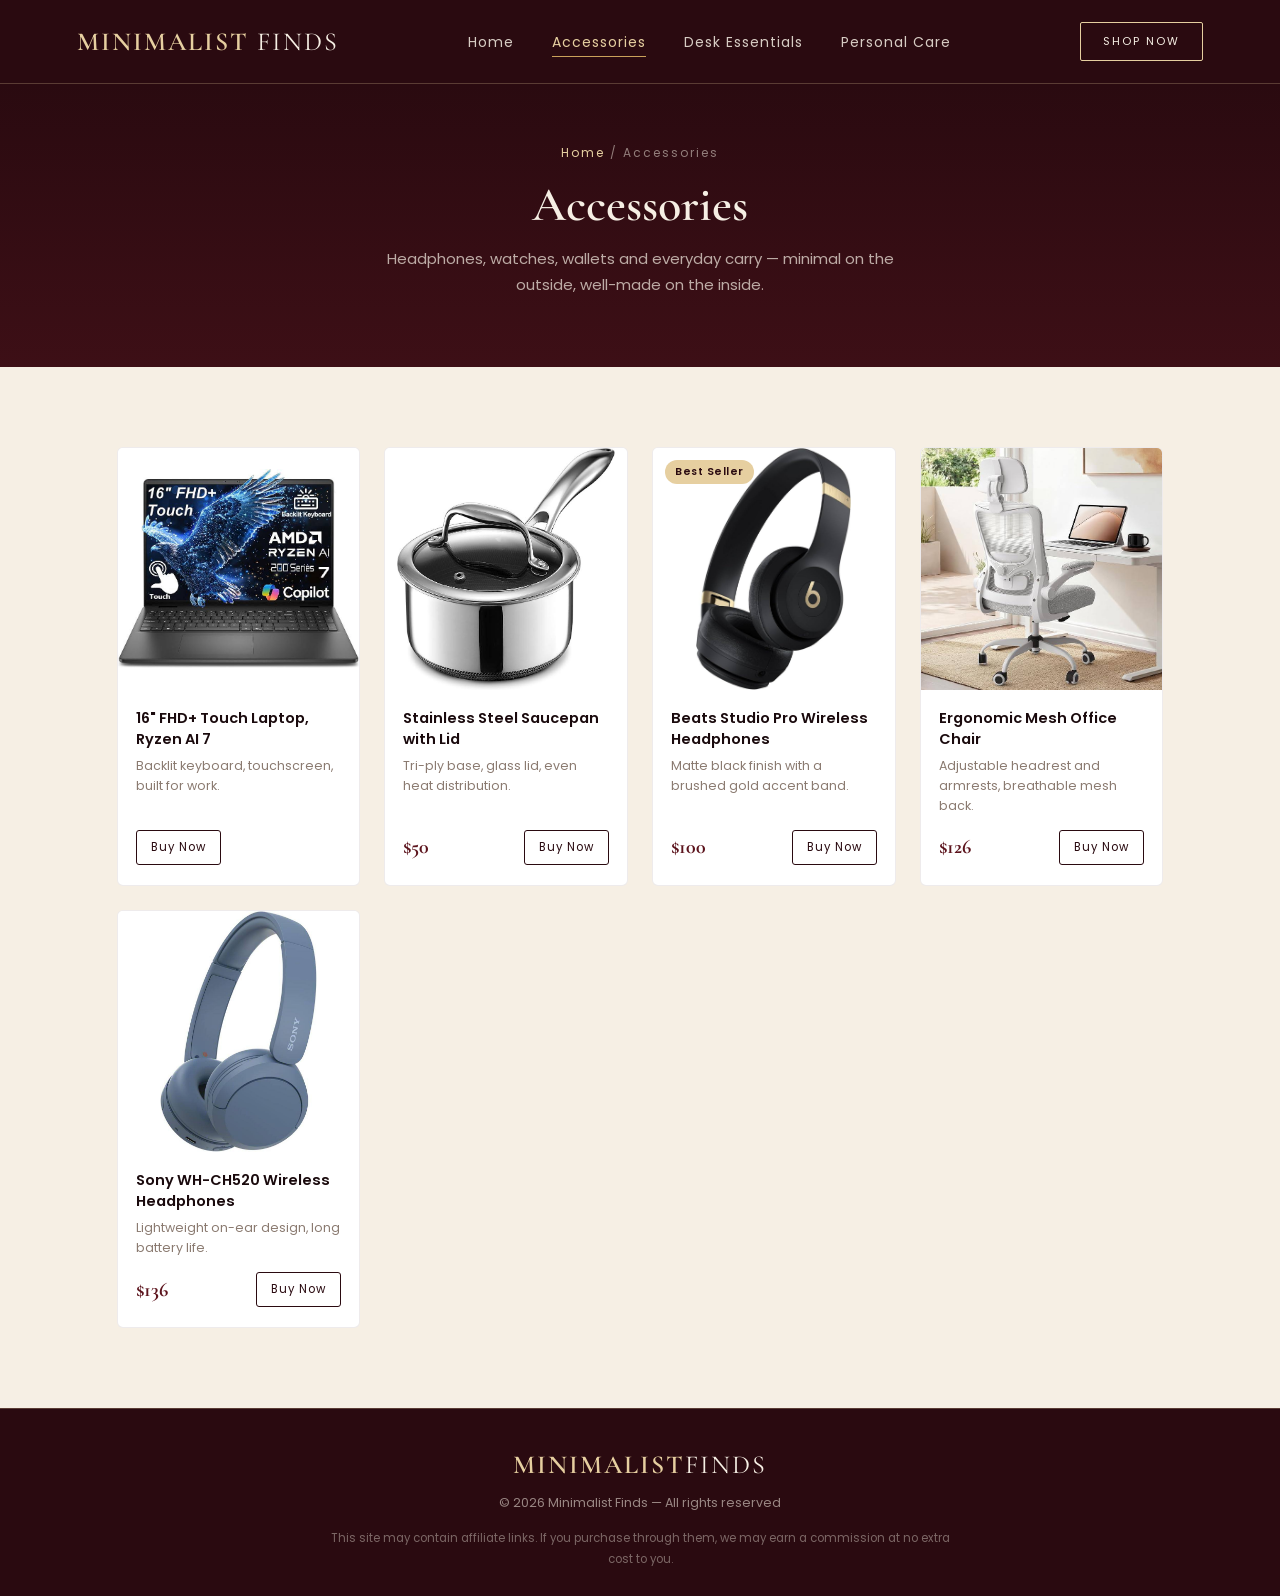
==== accessories.html @ af8fd40e "Update product links in accessories.html" ====
<!DOCTYPE html>
<html lang="en" dir="ltr">
<head>
<meta charset="UTF-8">
<meta name="viewport" content="width=device-width, initial-scale=1.0">
<title>Accessories — Minimalist Finds</title>
<link rel="preconnect" href="https://fonts.googleapis.com">
<link href="https://fonts.googleapis.com/css2?family=Cormorant+Garamond:wght@400;500;600;700&family=Poppins:wght@300;400;500;600;700&display=swap" rel="stylesheet">
<link rel="stylesheet" href="style.css">
</head>
<body>

<nav>
  <a href="index.html" class="logo">MINIMALIST <span>FINDS</span></a>
  <ul class="nav-links">
    <li><a href="index.html">Home</a></li>
    <li><a href="accessories.html" class="active">Accessories</a></li>
    <li><a href="desk-essentials.html">Desk Essentials</a></li>
    <li><a href="personal-care.html">Personal Care</a></li>
  </ul>
  <a href="accessories.html" class="btn" style="padding:10px 22px;font-size:11px;">Shop Now</a>
</nav>

<header class="page-header">
  <div class="crumb"><a href="index.html">Home</a> / Accessories</div>
  <h1 class="serif">Accessories</h1>
  <p>Headphones, watches, wallets and everyday carry — minimal on the outside, well-made on the inside.</p>
</header>

<section class="section">
  <div class="products">

    <!-- PRODUCT 1 — replace image, name, price and the "#" link with your real affiliate link -->
   
 <div class="product">
      <div class="product-img">
        <img src="laptop.jpg" alt="AMD Ryzen Laptop">
      </div>
      <div class="product-body">
        <div class="p-name">16" FHD+ Touch Laptop, Ryzen AI 7</div>
        <div class="p-desc">Backlit keyboard, touchscreen, built for work.</div>
        <div class="p-row">
          <a href="https://amzn.to/4gL1NGJ" class="p-cta" target="_blank" rel="noopener nofollow sponsored">Buy Now</a>
        </div>
      </div>
    </div>

    <!-- PRODUCT 2 -->
  <div class="product">
      <div class="product-img">
        <img src="saucepan.jpg" alt="Stainless Steel Saucepan">
      </div>
      <div class="product-body">
        <div class="p-name">Stainless Steel Saucepan with Lid</div>
        <div class="p-desc">Tri-ply base, glass lid, even heat distribution.</div>
        <div class="p-row">
          <div class="p-price">$50</div>
          <a href="https://amzn.to/3SI7tIq" class="p-cta" target="_blank" rel="noopener nofollow sponsored">Buy Now</a>
        </div>
      </div>
    </div>
    <!-- PRODUCT 3 -->
    <div class="product">
      <div class="product-img">
        <img src="beats-headphones.jpg" alt="Beats Studio Pro Wireless Headphones">
        <span class="tag">Best Seller</span>
      </div>
      <div class="product-body">
        <div class="p-name">Beats Studio Pro Wireless Headphones</div>
        <div class="p-desc">Matte black finish with a brushed gold accent band.</div>
        <div class="p-row">
          <div class="p-price">$100</div>
          <a href="https://amzn.to/4qwuGKa" class="p-cta" target="_blank" rel="noopener nofollow sponsored">Buy Now</a>
        </div>
      </div>
    </div>
    
    <!-- PRODUCT 4 -->
    <div class="product">
      <div class="product-img">
        <img src="office-chair.jpg" alt="Ergonomic Office Chair">
      </div>
      <div class="product-body">
        <div class="p-name">Ergonomic Mesh Office Chair</div>
        <div class="p-desc">Adjustable headrest and armrests, breathable mesh back.</div>
        <div class="p-row">
          <div class="p-price">$126</div>
          <a href="https://amzn.to/3SI7tIq" class="p-cta" target="_blank" rel="noopener nofollow sponsored">Buy Now</a>
        </div>
      </div>
    </div>
    <!-- PRODUCT 5 -->
    <div class="product">
      <div class="product-img">
        <img src="sony-headphones.jpg" alt="Sony Wireless Headphones">
      </div>
      <div class="product-body">
        <div class="p-name">Sony WH-CH520 Wireless Headphones</div>
        <div class="p-desc">Lightweight on-ear design, long battery life.</div>
        <div class="p-row">
          <div class="p-price">$136</div>
          <a href="https://amzn.to/4gL1NGJ" class="p-cta" target="_blank" rel="noopener nofollow sponsored">Buy Now</a>
        </div>
      </div>
    </div>

    <!--
      TO ADD A NEW PRODUCT: copy one whole "product" block above (from <div class="product"> to its closing </div>)
      and paste it again inside .products, then edit:
      - img src  → your product photo URL
      - p-name   → product title
      - p-desc   → one short line
      - p-price  → price (keep <small>old price</small> only if there's a discount)
      - href="#" → your real affiliate link
    -->

  </div>
</section>

<footer>
  <a href="index.html" class="logo">MINIMALIST <span>FINDS</span></a>
  <div>© 2026 Minimalist Finds — All rights reserved</div>
  <p class="disc">This site may contain affiliate links. If you purchase through them, we may earn a commission at no extra cost to you.</p>
</footer>

</body>
</html>
---- style.css ----
:root{
  --maroon-950:#2a0a10;
  --maroon-900:#3d0f16;
  --maroon-800:#5c141d;
  --maroon-700:#7a1a24;
  --gold:#c9a15a;
  --gold-soft:#e6cfa0;
  --cream:#f6efe4;
  --ink:#1a0a0d;
  --line:rgba(230,207,160,0.25);
}
*{margin:0;padding:0;box-sizing:border-box;}
html{scroll-behavior:smooth;}
body{
  background:var(--cream);
  color:var(--ink);
  font-family:'Poppins',sans-serif;
  overflow-x:hidden;
}
.serif{font-family:'Cormorant Garamond',serif;}

/* ===== NAV ===== */
nav{
  display:flex;align-items:center;justify-content:space-between;
  padding:22px 6%;
  background:var(--maroon-950);
  border-bottom:1px solid var(--line);
  position:sticky;top:0;z-index:50;
}
.logo{
  font-family:'Cormorant Garamond',serif;
  font-size:26px;letter-spacing:2px;color:var(--gold-soft);
  font-weight:600;text-decoration:none;
}
.logo span{color:var(--cream);font-weight:400;}
.nav-links{display:flex;gap:38px;list-style:none;}
.nav-links a{
  color:var(--cream);text-decoration:none;font-size:14px;
  letter-spacing:1px;opacity:.85;transition:opacity .25s, color .25s;
  padding-bottom:4px;border-bottom:1px solid transparent;
}
.nav-links a:hover,.nav-links a.active{opacity:1;color:var(--gold-soft);border-color:var(--gold);}

/* ===== PAGE HEADER (for category/product pages) ===== */
.page-header{
  background:linear-gradient(180deg,var(--maroon-950) 0%, var(--maroon-900) 100%);
  color:var(--cream);
  text-align:center;
  padding:60px 6% 70px;
}
.crumb{font-size:12px;letter-spacing:2px;color:rgba(246,239,228,.5);margin-bottom:14px;}
.crumb a{color:var(--gold-soft);text-decoration:none;}
.page-header h1{
  font-family:'Cormorant Garamond',serif;
  font-weight:600;
  font-size:clamp(30px,4.5vw,48px);
  margin-bottom:12px;
}
.page-header p{color:rgba(246,239,228,.7);max-width:520px;margin:0 auto;font-size:15px;line-height:1.7;}

/* ===== HERO (home only) ===== */
.hero{
  background:linear-gradient(180deg,var(--maroon-950) 0%, var(--maroon-900) 55%, var(--maroon-800) 100%);
  color:var(--cream);
  text-align:center;
  padding:70px 6% 100px;
  position:relative;
}
.hero::after{
  content:"";position:absolute;left:0;right:0;bottom:0;height:60px;
  background:linear-gradient(180deg, transparent, var(--cream));
}
.eyebrow{
  font-size:12px;letter-spacing:4px;color:var(--gold-soft);
  text-transform:uppercase;margin-bottom:18px;
}
.hero h1{
  font-family:'Cormorant Garamond',serif;
  font-weight:600;
  font-size:clamp(34px,5vw,58px);
  line-height:1.15;
  margin-bottom:20px;
}
.hero p{
  max-width:520px;margin:0 auto 34px;
  color:rgba(246,239,228,.75);
  font-size:16px;line-height:1.8;
}
.hero-frame{
  max-width:760px;margin:44px auto 0;
  border:1px solid var(--line);
  border-radius:4px;
  padding:16px;
  background:rgba(255,255,255,.02);
  position:relative;
  z-index:2;
}
.hero-frame img{
  width:100%;display:block;border-radius:2px;
  filter:sepia(15%) saturate(85%);
}
.btn{
  display:inline-block;
  padding:16px 40px;
  border:1px solid var(--gold-soft);
  color:var(--cream);
  text-decoration:none;
  font-size:13px;letter-spacing:2px;
  text-transform:uppercase;
  border-radius:2px;
  transition:background .3s, color .3s;
  background:transparent;
}
.btn:hover{background:var(--gold-soft);color:var(--maroon-950);}
.btn-solid{background:var(--gold-soft);color:var(--maroon-950);border-color:var(--gold-soft);}
.btn-solid:hover{background:var(--gold);}

/* ===== TRUST BADGES ===== */
.badges{
  background:var(--cream);
  display:flex;flex-wrap:wrap;justify-content:center;
  gap:0;
  padding:34px 6% 40px;
  max-width:1100px;margin:0 auto;
  border-bottom:1px solid rgba(42,10,16,.08);
}
.badge{
  display:flex;align-items:center;gap:12px;
  padding:14px 34px;
  border-right:1px solid rgba(42,10,16,.1);
}
.badge:last-child{border-right:none;}
.badge .icon{
  width:34px;height:34px;border-radius:50%;
  background:var(--maroon-900);
  display:flex;align-items:center;justify-content:center;
  color:var(--gold-soft);flex-shrink:0;
}
.badge .icon svg{width:16px;height:16px;}
.badge-text b{display:block;font-size:13px;color:var(--ink);}
.badge-text span{font-size:11.5px;color:#7a6a60;}

/* ===== SECTION HEAD ===== */
.section{padding:80px 6%;max-width:1200px;margin:0 auto;}
.section-head{text-align:center;margin-bottom:50px;}
.section-head .eyebrow{color:var(--maroon-700);}
.section-head h2{
  font-family:'Cormorant Garamond',serif;
  font-size:clamp(28px,3.4vw,40px);
  color:var(--maroon-950);font-weight:600;
}

/* ===== CATEGORIES (home grid) ===== */
.cats{
  display:grid;grid-template-columns:repeat(3,1fr);gap:26px;
}
.cat-card{
  position:relative;border-radius:6px;overflow:hidden;
  aspect-ratio:4/5;background:var(--maroon-900);
  cursor:pointer;display:block;text-decoration:none;
}
.cat-card img{
  width:100%;height:100%;object-fit:cover;
  transition:transform .6s ease;
  filter:brightness(.75) saturate(90%);
}
.cat-card:hover img{transform:scale(1.06);}
.cat-label{
  position:absolute;bottom:0;left:0;right:0;
  padding:22px;
  background:linear-gradient(0deg, rgba(42,10,16,.9), transparent);
  color:var(--cream);
}
.cat-label .serif{font-size:22px;font-weight:600;}
.cat-label span{font-size:12px;color:var(--gold-soft);letter-spacing:1px;}

/* ===== PRODUCTS GRID ===== */
.products{
  display:grid;grid-template-columns:repeat(4,1fr);gap:24px;
}
.product{
  background:#fff;
  border:1px solid rgba(42,10,16,.08);
  border-radius:6px;overflow:hidden;
  transition:box-shadow .3s, transform .3s;
  display:flex;flex-direction:column;
}
.product:hover{box-shadow:0 14px 30px rgba(42,10,16,.12);transform:translateY(-4px);}
.product-img{
  aspect-ratio:1/1;background:#fff;
  display:flex;align-items:center;justify-content:center;
  overflow:hidden;position:relative;
}
.product-img img{width:100%;height:100%;object-fit:contain;}
.tag{
  position:absolute;top:12px;left:12px;
  background:var(--gold-soft);color:var(--maroon-950);
  font-size:10.5px;padding:4px 10px;border-radius:20px;
  letter-spacing:.5px;font-weight:600;
}
.product-body{padding:18px 18px 20px;flex:1;display:flex;flex-direction:column;}
.p-name{font-size:14.5px;font-weight:600;margin-bottom:6px;color:var(--ink);}
.p-desc{font-size:12.5px;color:#8a7a70;margin-bottom:14px;line-height:1.6;flex:1;}
.p-row{display:flex;align-items:center;justify-content:space-between;}
.p-price{font-family:'Cormorant Garamond',serif;font-size:20px;color:var(--maroon-800);font-weight:700;}
.p-price small{font-size:12px;color:#b0a49a;text-decoration:line-through;font-weight:400;margin-left:6px;}
.p-cta{
  font-size:11.5px;letter-spacing:1px;color:var(--maroon-950);
  border:1px solid var(--maroon-950);
  padding:8px 14px;border-radius:3px;text-decoration:none;
  transition:background .25s, color .25s;
}
.p-cta:hover{background:var(--maroon-950);color:var(--cream);}

/* ===== BANNER ===== */
.banner{
  background:var(--maroon-950);color:var(--cream);
  text-align:center;padding:70px 6%;
  position:relative;
}
.banner h3{font-family:'Cormorant Garamond',serif;font-size:clamp(26px,3.4vw,38px);margin-bottom:14px;}
.banner p{color:rgba(246,239,228,.7);margin-bottom:30px;font-size:14.5px;}

/* ===== FOOTER ===== */
footer{
  background:var(--maroon-950);border-top:1px solid var(--line);
  padding:40px 6% 26px;text-align:center;color:rgba(246,239,228,.55);
  font-size:12.5px;
}
footer .logo{margin-bottom:14px;justify-content:center;display:flex;}
.disc{max-width:640px;margin:16px auto 0;line-height:1.8;font-size:11.5px;color:rgba(246,239,228,.4);}

@media(max-width:900px){
  .nav-links{display:none;}
  .cats{grid-template-columns:1fr;}
  .products{grid-template-columns:repeat(2,1fr);}
  .badge{padding:12px 18px;border-right:none;}
}
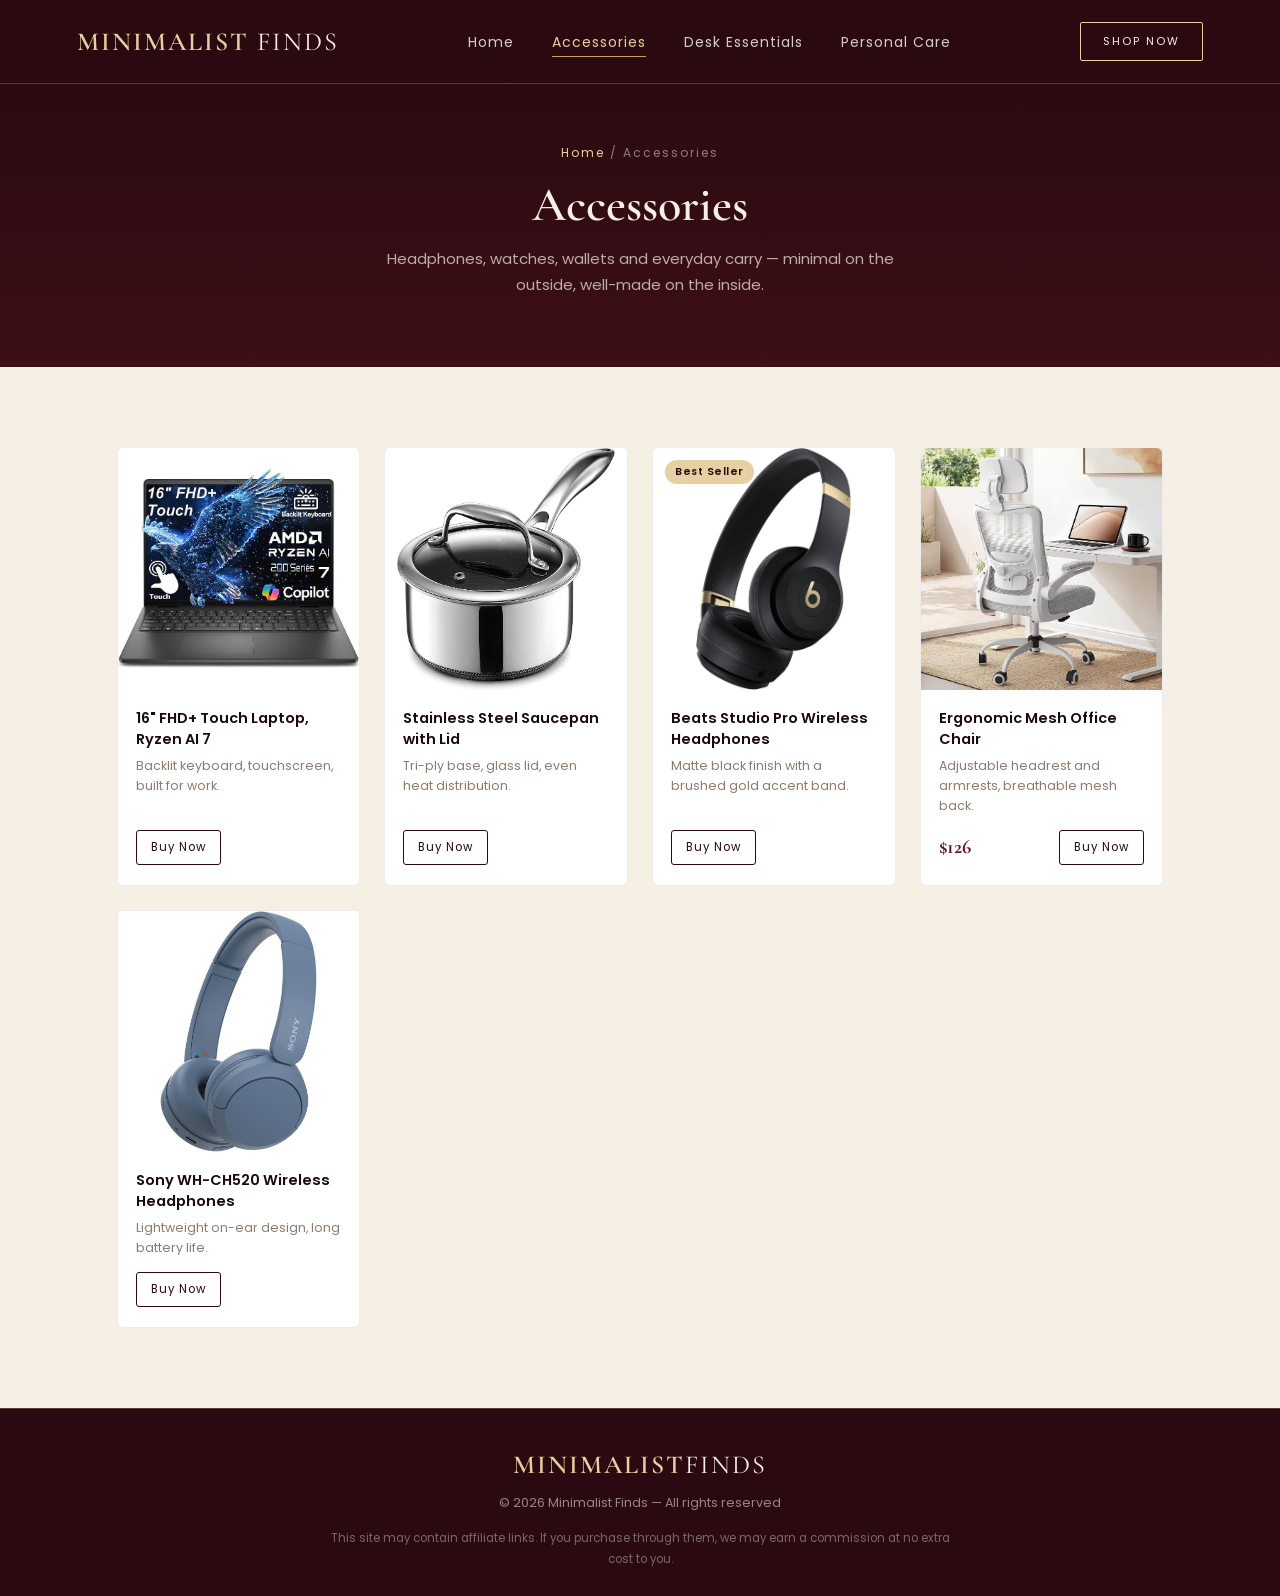
==== commit 64fb6b83: "Remove price information from product listings Removed price display for several products." ====
--- a/accessories.html
+++ b/accessories.html
@@ -40,7 +40,7 @@
         <div class="p-name">16" FHD+ Touch Laptop, Ryzen AI 7</div>
         <div class="p-desc">Backlit keyboard, touchscreen, built for work.</div>
         <div class="p-row">
-          <a href="https://amzn.to/4gL1NGJ" class="p-cta" target="_blank" rel="noopener nofollow sponsored">Buy Now</a>
+          <a href="https://amzn.to/3S7fd6F" class="p-cta" target="_blank" rel="noopener nofollow sponsored">Buy Now</a>
         </div>
       </div>
     </div>
@@ -54,8 +54,7 @@
         <div class="p-name">Stainless Steel Saucepan with Lid</div>
         <div class="p-desc">Tri-ply base, glass lid, even heat distribution.</div>
         <div class="p-row">
-          <div class="p-price">$50</div>
-          <a href="https://amzn.to/3SI7tIq" class="p-cta" target="_blank" rel="noopener nofollow sponsored">Buy Now</a>
+          <a href="https://amzn.to/3SOUa94" class="p-cta" target="_blank" rel="noopener nofollow sponsored">Buy Now</a>
         </div>
       </div>
     </div>
@@ -69,7 +68,6 @@
         <div class="p-name">Beats Studio Pro Wireless Headphones</div>
         <div class="p-desc">Matte black finish with a brushed gold accent band.</div>
         <div class="p-row">
-          <div class="p-price">$100</div>
           <a href="https://amzn.to/4qwuGKa" class="p-cta" target="_blank" rel="noopener nofollow sponsored">Buy Now</a>
         </div>
       </div>
@@ -98,7 +96,6 @@
         <div class="p-name">Sony WH-CH520 Wireless Headphones</div>
         <div class="p-desc">Lightweight on-ear design, long battery life.</div>
         <div class="p-row">
-          <div class="p-price">$136</div>
           <a href="https://amzn.to/4gL1NGJ" class="p-cta" target="_blank" rel="noopener nofollow sponsored">Buy Now</a>
         </div>
       </div>
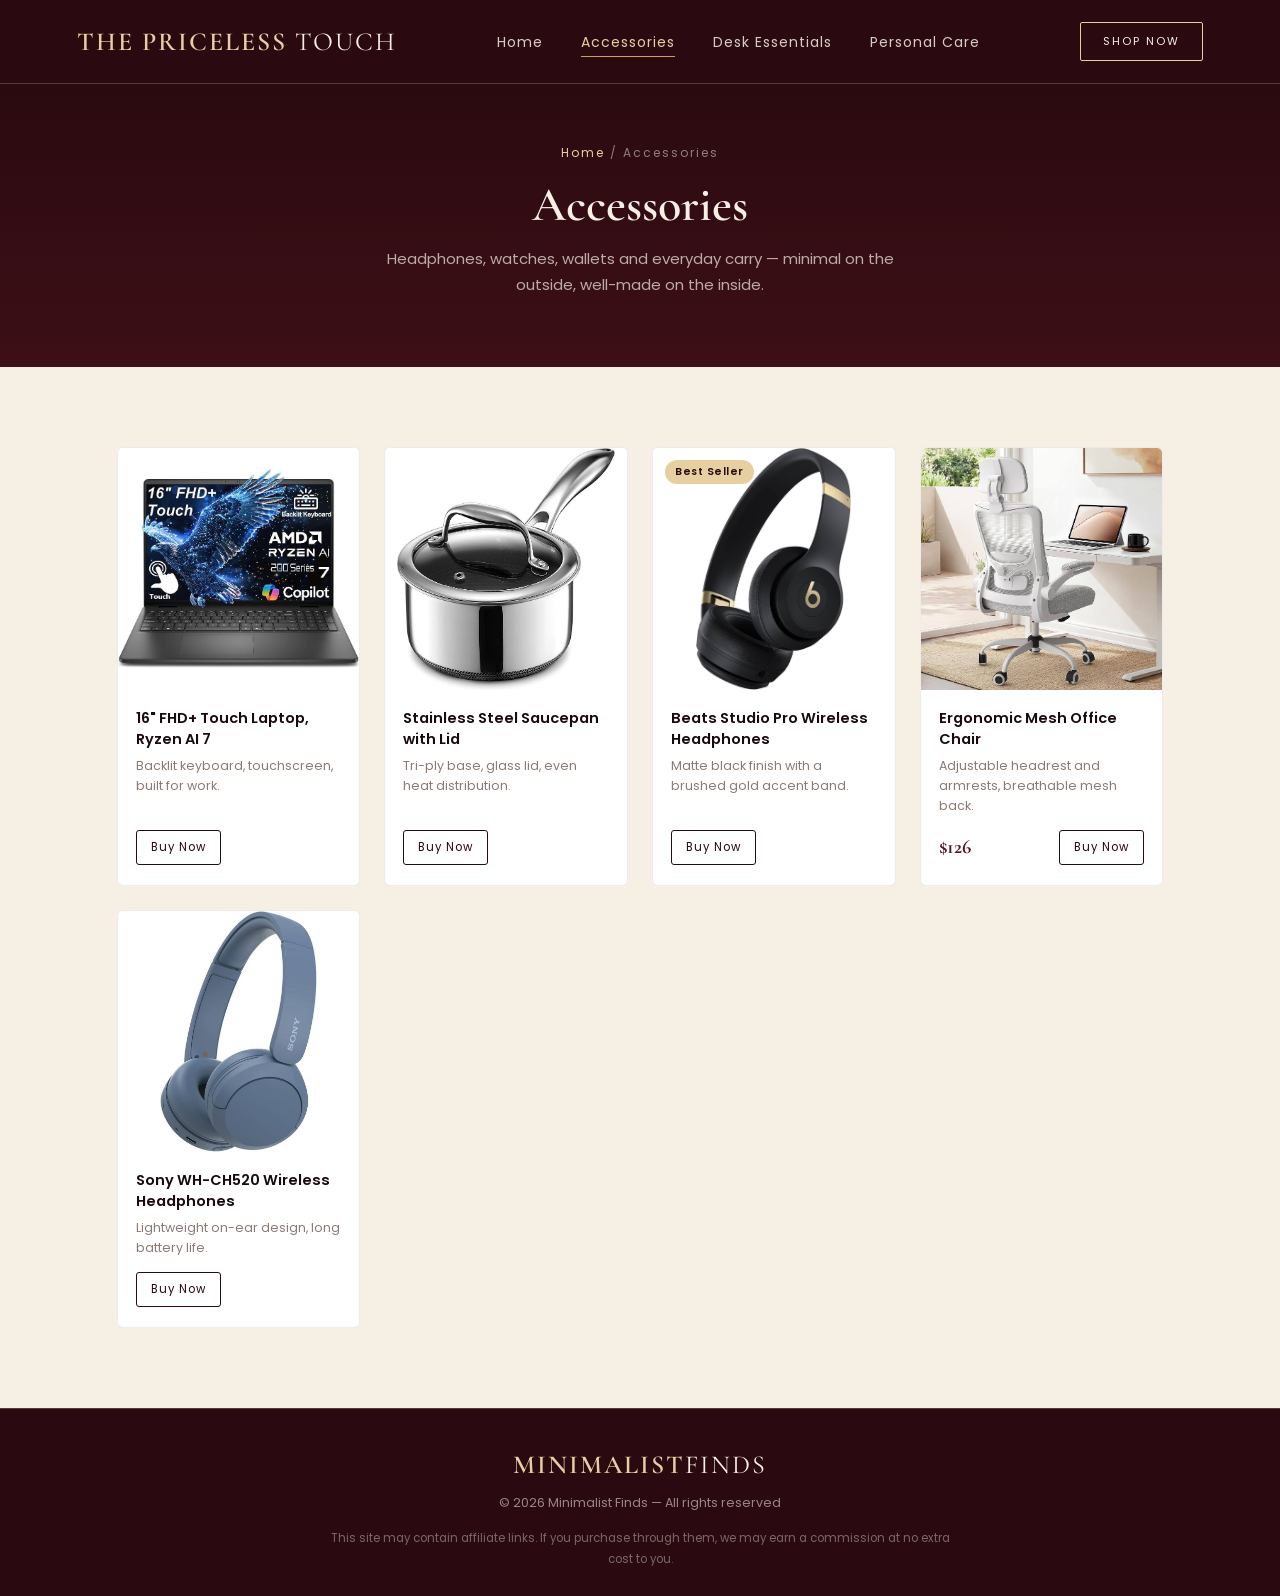
==== commit bf842265: "Update logo text in accessories.html" ====
--- a/accessories.html
+++ b/accessories.html
@@ -11,7 +11,7 @@
 <body>
 
 <nav>
-  <a href="index.html" class="logo">MINIMALIST <span>FINDS</span></a>
+  <a href="index.html" class="logo">THE PRICELESS <span>TOUCH</span></a>
   <ul class="nav-links">
     <li><a href="index.html">Home</a></li>
     <li><a href="accessories.html" class="active">Accessories</a></li>
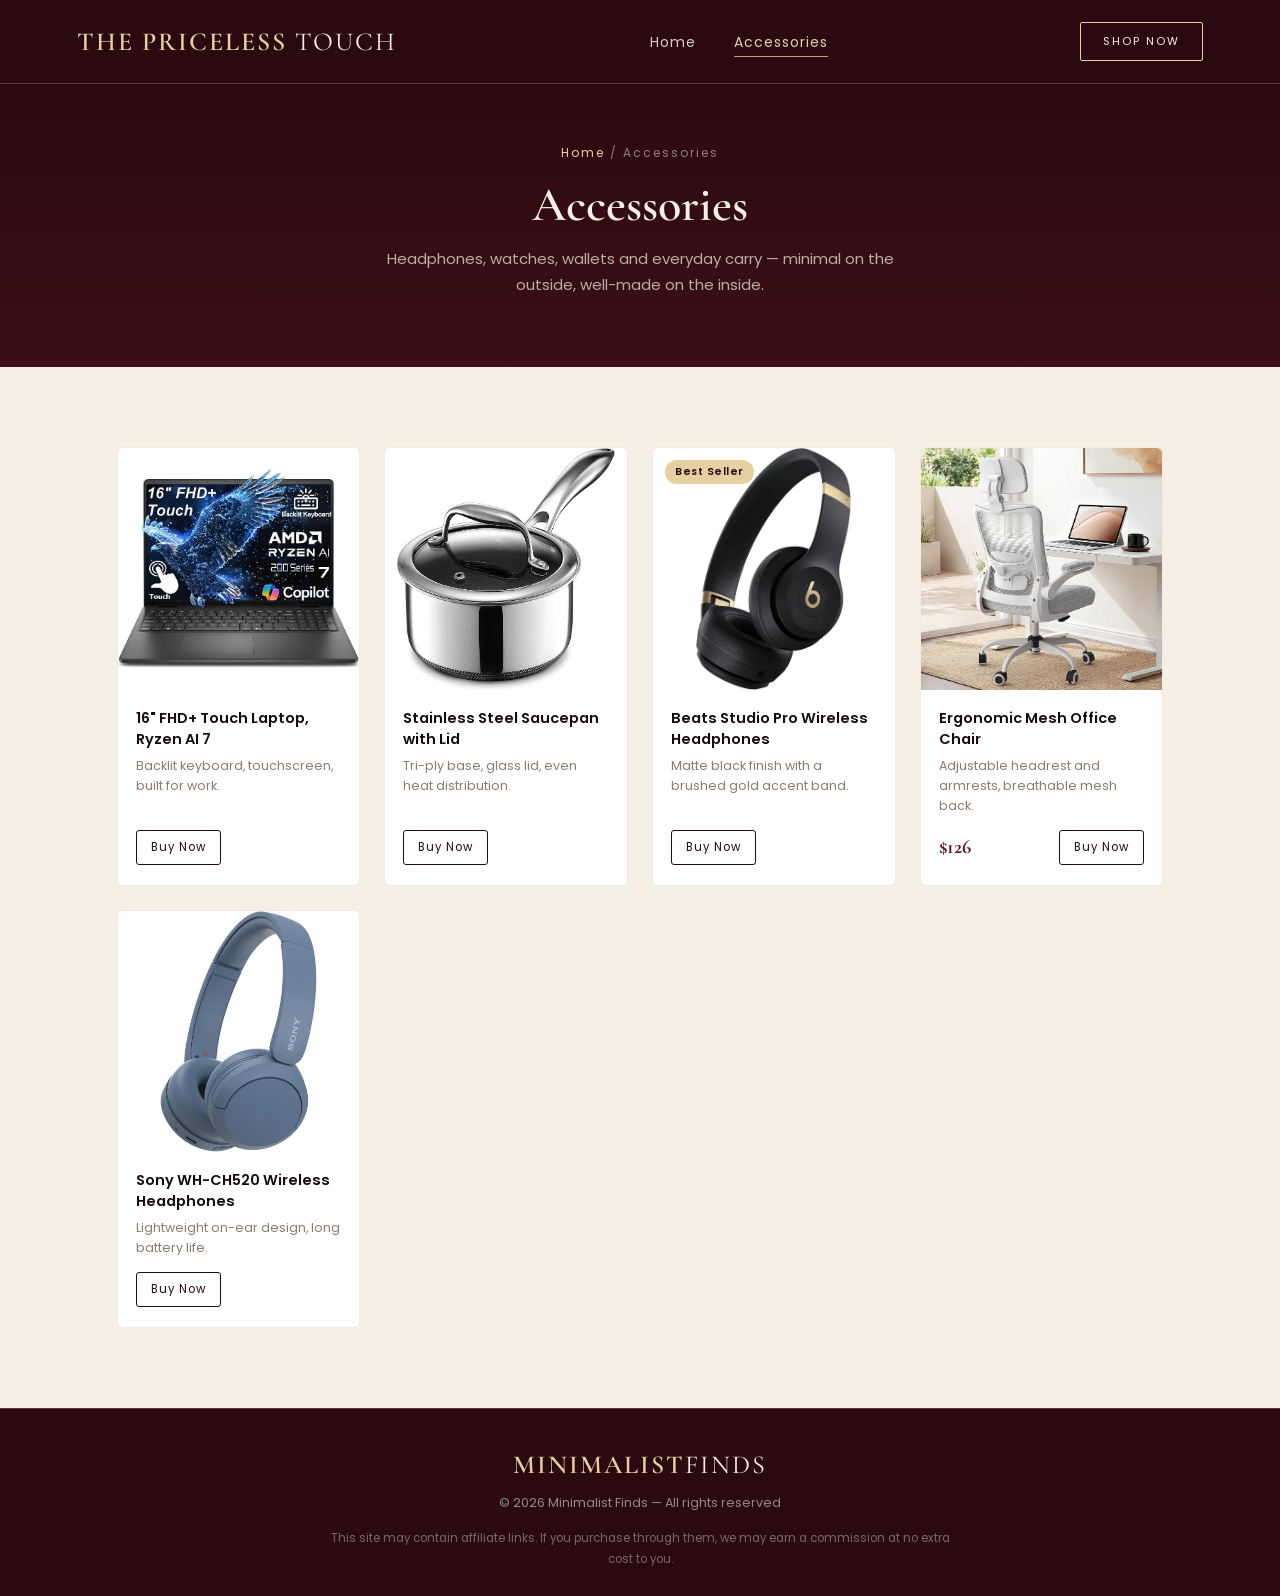
==== commit efc6b3f6: "Update navigation links in accessories.html Removed links to 'Desk Essentials' and 'Personal Care' f" ====
--- a/accessories.html
+++ b/accessories.html
@@ -3,7 +3,8 @@
 <head>
 <meta charset="UTF-8">
 <meta name="viewport" content="width=device-width, initial-scale=1.0">
-<title>Accessories — Minimalist Finds</title>
+  <link rel="icon" type="image/png" href="favicon.jpg">
+<title>CATEGORIES — THE PRICELESS TOUCH</title>
 <link rel="preconnect" href="https://fonts.googleapis.com">
 <link href="https://fonts.googleapis.com/css2?family=Cormorant+Garamond:wght@400;500;600;700&family=Poppins:wght@300;400;500;600;700&display=swap" rel="stylesheet">
 <link rel="stylesheet" href="style.css">
@@ -15,8 +16,6 @@
   <ul class="nav-links">
     <li><a href="index.html">Home</a></li>
     <li><a href="accessories.html" class="active">Accessories</a></li>
-    <li><a href="desk-essentials.html">Desk Essentials</a></li>
-    <li><a href="personal-care.html">Personal Care</a></li>
   </ul>
   <a href="accessories.html" class="btn" style="padding:10px 22px;font-size:11px;">Shop Now</a>
 </nav>
